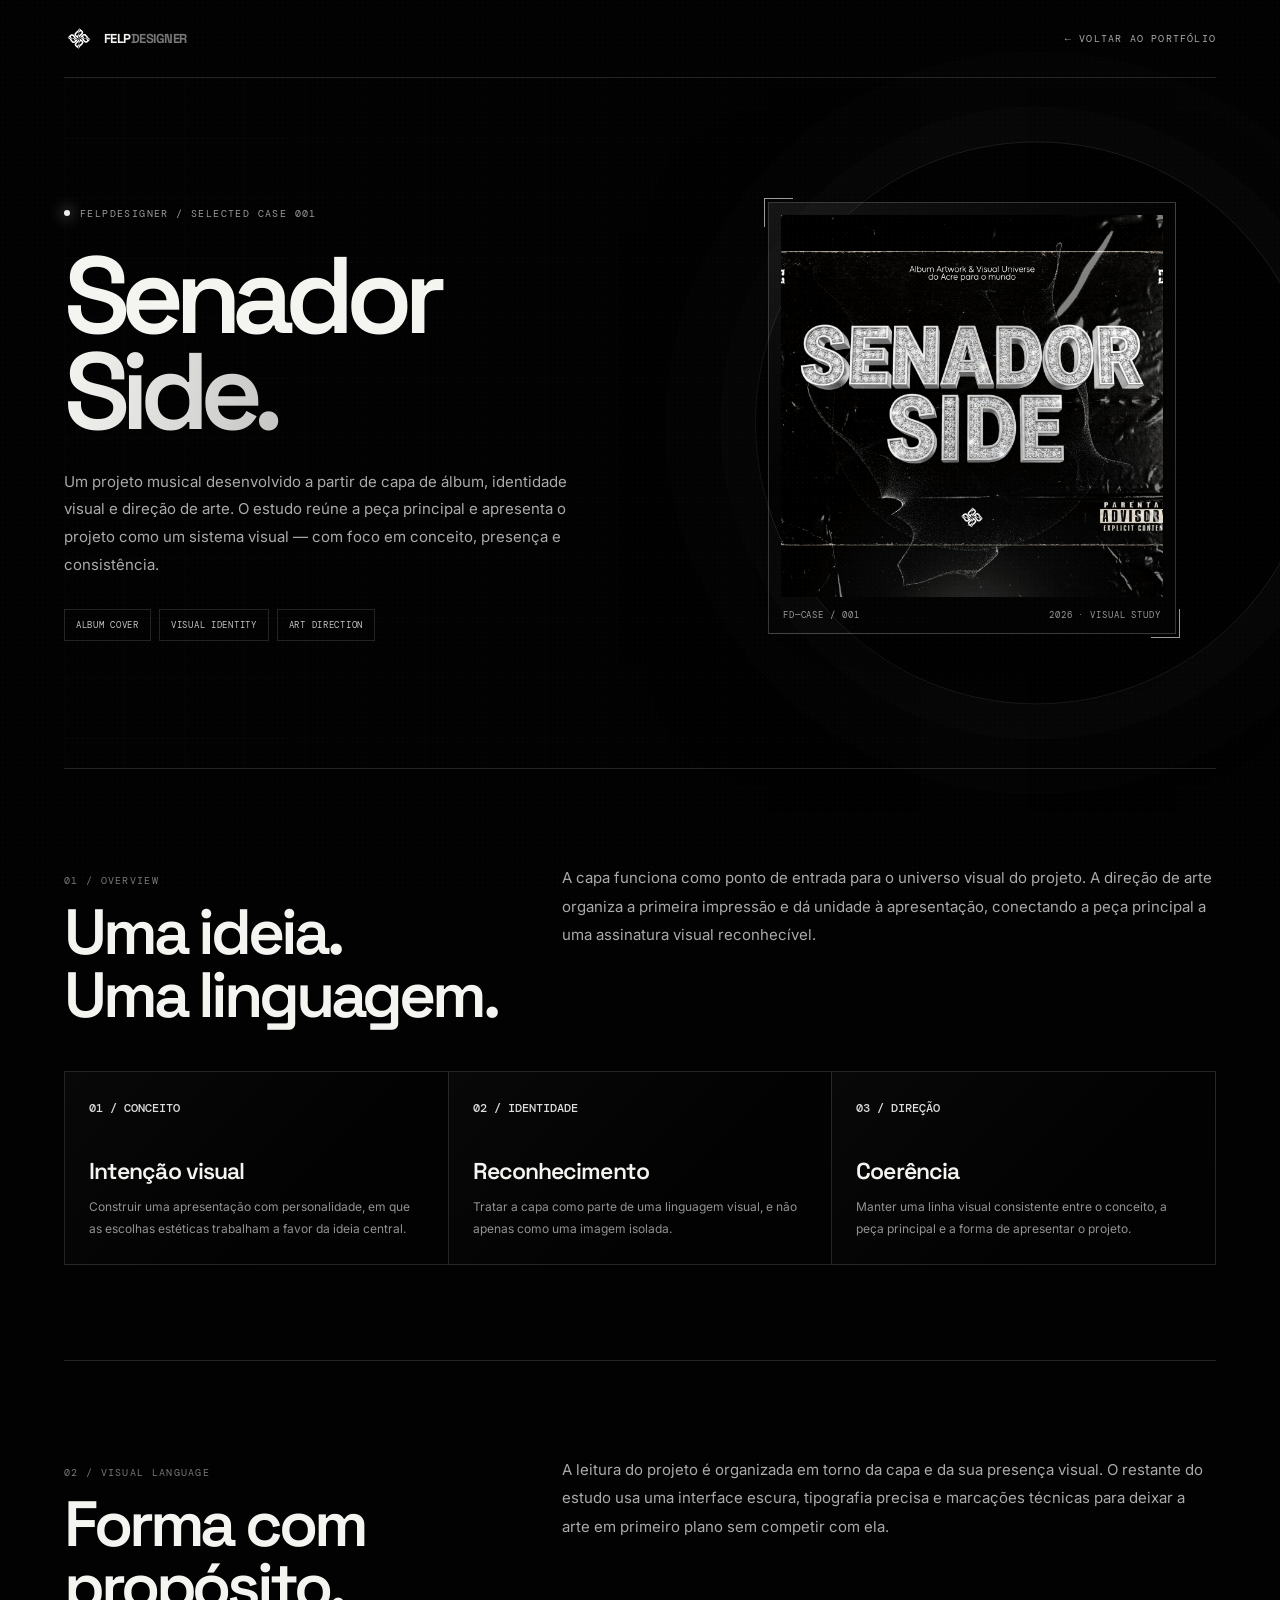
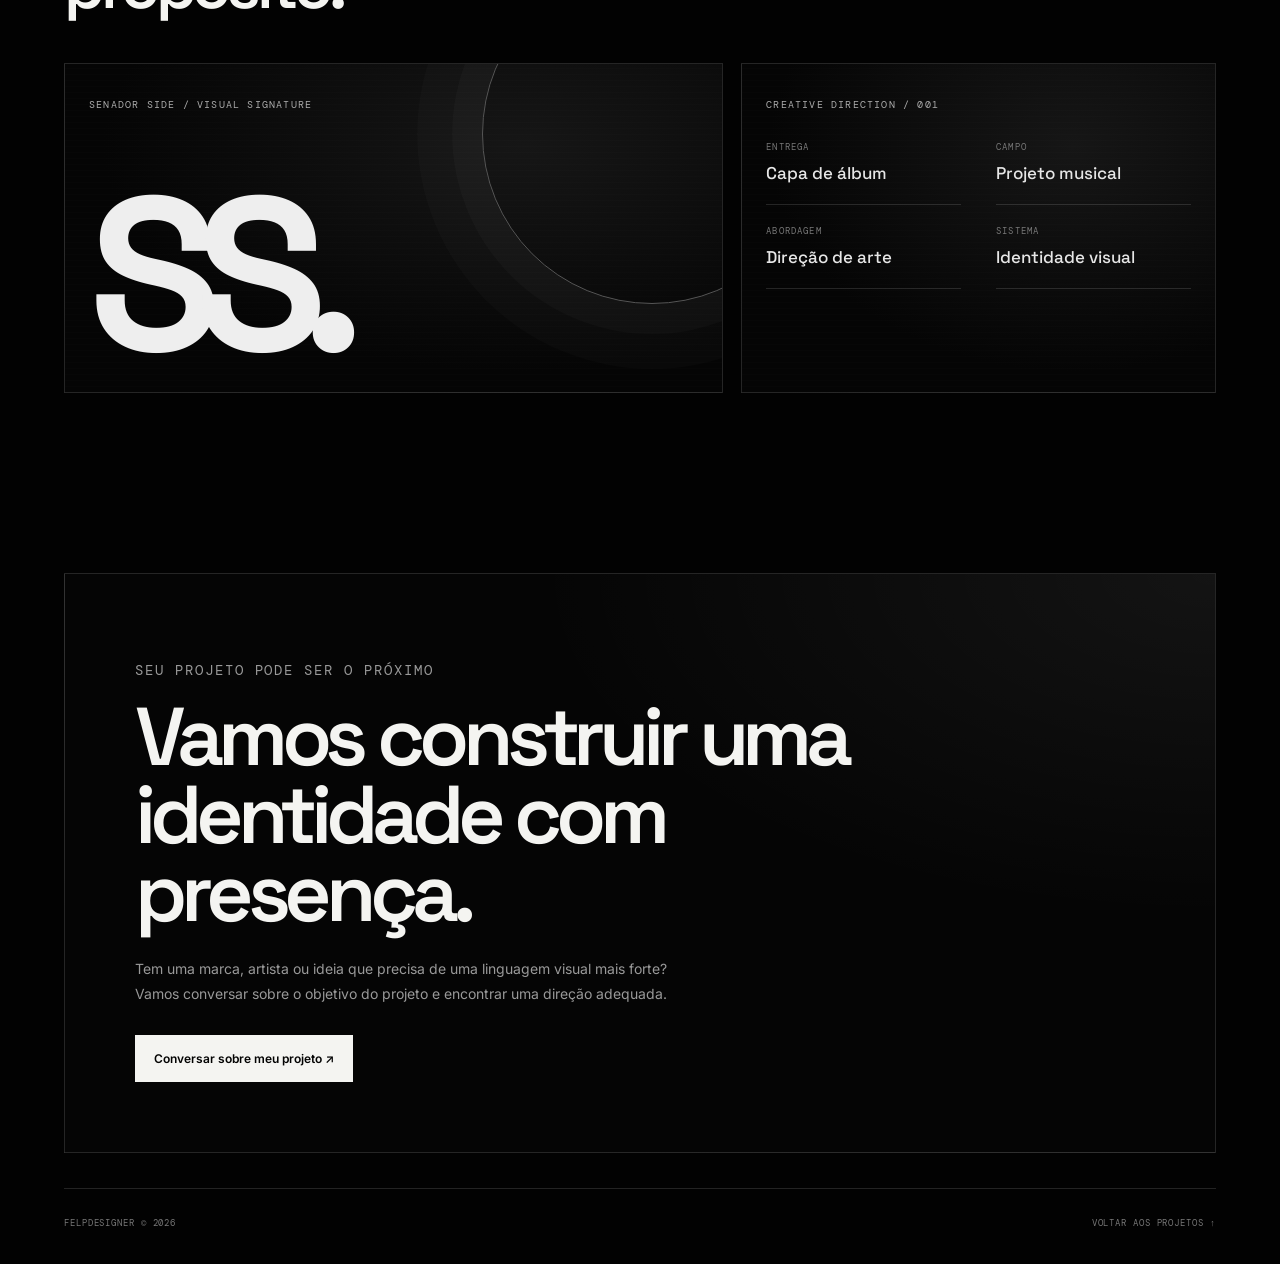
==== docs/senador-side.html @ 91aca052 "Add futuristic Senador Side project case study" ====
<!doctype html>
<html lang="pt-BR">
<head>
  <meta charset="utf-8" />
  <meta name="viewport" content="width=device-width, initial-scale=1" />
  <meta name="theme-color" content="#020202" />
  <meta name="description" content="Estudo de caso Senador Side por Felpdesigner: capa de álbum, identidade visual e direção de arte para um projeto musical." />
  <meta property="og:title" content="Senador Side — Estudo de Caso | Felpdesigner" />
  <meta property="og:description" content="Capa de álbum, identidade visual e direção de arte por Felpdesigner." />
  <title>Senador Side — Estudo de Caso | Felpdesigner</title>
  <link rel="icon" href="./assets/favicon.svg" type="image/svg+xml" />
  <link rel="preconnect" href="https://fonts.googleapis.com">
  <link rel="preconnect" href="https://fonts.gstatic.com" crossorigin>
  <link href="https://fonts.googleapis.com/css2?family=DM+Mono:wght@400;500&family=Inter:wght@400;500;600&family=Space+Grotesk:wght@500;600;700&display=swap" rel="stylesheet">
  <style>
    :root{color-scheme:dark;--bg:#020202;--panel:#080808;--white:#f4f4f1;--muted:#929292;--line:rgba(255,255,255,.13);--mono:"DM Mono",monospace;--display:"Space Grotesk",sans-serif}
    *{box-sizing:border-box}html{scroll-behavior:smooth}body{margin:0;background:var(--bg);color:var(--white);font-family:Inter,Arial,sans-serif;overflow-x:hidden}
    body:before{content:"";position:fixed;inset:0;z-index:10;pointer-events:none;opacity:.045;background-image:radial-gradient(rgba(255,255,255,.7) .5px,transparent .7px);background-size:5px 5px}
    a{color:inherit;text-decoration:none}img{display:block;max-width:100%}.wrap{width:min(1320px,90vw);margin:auto}
    .topbar{height:78px;display:flex;align-items:center;justify-content:space-between;border-bottom:1px solid var(--line);font:10px var(--mono);letter-spacing:.12em;text-transform:uppercase}
    .brand{display:flex;align-items:center;gap:10px;font:700 13px var(--display);letter-spacing:-.04em}.brand img{width:30px;height:30px;object-fit:contain}.brand em{font-style:normal;color:#777}
    .back{color:#aaa;transition:color .2s}.back:hover{color:white}
    .case-hero{position:relative;min-height:690px;display:grid;grid-template-columns:1fr .85fr;align-items:center;gap:7vw;padding:80px 0 90px;isolation:isolate}
    .case-hero:before{content:"";position:absolute;inset:0;z-index:-2;opacity:.2;background-image:linear-gradient(rgba(255,255,255,.07) 1px,transparent 1px),linear-gradient(90deg,rgba(255,255,255,.07) 1px,transparent 1px);background-size:60px 60px;mask-image:linear-gradient(90deg,#000,transparent)}
    .orb{position:absolute;z-index:-1;width:44vw;max-width:610px;aspect-ratio:1;border:1px solid rgba(255,255,255,.1);border-radius:50%;right:-8vw;top:50%;transform:translateY(-50%);box-shadow:0 0 0 35px rgba(255,255,255,.012),0 0 0 90px rgba(255,255,255,.008)}
    .eyebrow,.micro{font:10px/1.8 var(--mono);letter-spacing:.14em;text-transform:uppercase;color:#999}
    .eyebrow:before{content:"";display:inline-block;width:6px;height:6px;background:#eee;border-radius:50%;margin:0 10px 1px 0;box-shadow:0 0 15px #fff}
    h1{font:600 clamp(58px,8.5vw,118px)/.88 var(--display);letter-spacing:-.085em;margin:25px 0 28px;max-width:720px}
    h1 span{display:block;color:#747474;background:linear-gradient(100deg,#f4f4f1,#7c7c7c);background-clip:text;-webkit-background-clip:text;-webkit-text-fill-color:transparent}
    .intro{max-width:520px;font-size:15px;line-height:1.85;color:#aaa}
    .tags{display:flex;flex-wrap:wrap;gap:8px;margin-top:30px}.tags span{border:1px solid var(--line);padding:9px 11px;font:9px var(--mono);letter-spacing:.08em;text-transform:uppercase;color:#c4c4c4}
    .art-frame{position:relative;padding:12px;border:1px solid rgba(255,255,255,.2);background:linear-gradient(145deg,rgba(255,255,255,.07),rgba(255,255,255,.005) 40%);box-shadow:0 30px 100px rgba(0,0,0,.65)}
    .art-frame:before,.art-frame:after{content:"";position:absolute;width:28px;height:28px;border-color:#eee;border-style:solid;opacity:.65}.art-frame:before{top:-5px;left:-5px;border-width:1px 0 0 1px}.art-frame:after{right:-5px;bottom:-5px;border-width:0 1px 1px 0}
    .art-frame img{width:100%;aspect-ratio:1;object-fit:cover;filter:contrast(1.04);background:#080808}
    .frame-label{display:flex;justify-content:space-between;gap:10px;padding:12px 2px 0;font:9px var(--mono);letter-spacing:.1em;color:#999;text-transform:uppercase}
    .section{padding:95px 0;border-top:1px solid var(--line)}.section-head{display:grid;grid-template-columns:.7fr 1fr;gap:40px;align-items:start;margin-bottom:45px}
    .num{font:10px var(--mono);letter-spacing:.13em;color:#777}.section h2{font:600 clamp(34px,5vw,64px)/.98 var(--display);letter-spacing:-.065em;margin:14px 0 0}
    .section-lead{max-width:650px;font-size:15px;line-height:1.9;color:#aaa;margin:0}
    .principles{display:grid;grid-template-columns:repeat(3,1fr);border-top:1px solid var(--line);border-left:1px solid var(--line)}
    .principle{min-height:190px;padding:24px;border-right:1px solid var(--line);border-bottom:1px solid var(--line);background:linear-gradient(135deg,rgba(255,255,255,.025),transparent 65%)}
    .principle b{font:500 12px var(--mono);color:#ddd}.principle h3{font:600 23px var(--display);letter-spacing:-.04em;margin:40px 0 10px}.principle p{font-size:12px;line-height:1.8;color:#929292;margin:0}
    .gallery{display:grid;grid-template-columns:1fr .72fr;gap:18px;align-items:stretch}.gallery-panel{min-height:330px;border:1px solid var(--line);padding:24px;background:radial-gradient(ellipse at 70% 25%,#161616,#050505 65%);position:relative;overflow:hidden}
    .gallery-panel:after{content:"";position:absolute;inset:0;pointer-events:none;background:repeating-linear-gradient(0deg,transparent 0 5px,rgba(255,255,255,.018) 6px)}
    .giant-mark{font:700 clamp(80px,17vw,220px)/.8 var(--display);letter-spacing:-.12em;color:#eee;position:absolute;left:24px;bottom:30px}
    .rings{position:absolute;width:340px;aspect-ratio:1;border:1px solid #555;border-radius:50%;right:-100px;top:-100px;box-shadow:0 0 0 30px rgba(255,255,255,.02),0 0 0 65px rgba(255,255,255,.015)}
    .gallery-panel p{position:relative;z-index:1;font:10px var(--mono);letter-spacing:.12em;text-transform:uppercase;color:#aaa}
    .spec-list{display:grid;grid-template-columns:1fr 1fr;gap:0 35px}.spec{padding:20px 0;border-bottom:1px solid var(--line)}.spec span{display:block;font:9px var(--mono);letter-spacing:.13em;text-transform:uppercase;color:#777;margin-bottom:9px}.spec strong{font:500 17px var(--display);color:#e6e6e6}
    .cta{padding:85px 0 35px}.cta-panel{border:1px solid var(--line);padding:clamp(28px,6vw,70px);position:relative;overflow:hidden;background:radial-gradient(ellipse at 100% 0%,rgba(255,255,255,.06),transparent 42%),#050505}.cta-panel h2{font:600 clamp(38px,7vw,82px)/.95 var(--display);letter-spacing:-.075em;max-width:850px;margin:15px 0 24px}.cta-panel p{color:#999;line-height:1.8;max-width:560px;font-size:14px}.button{display:inline-flex;gap:20px;align-items:center;background:#f4f4f1;color:#030303;padding:16px 19px;margin-top:15px;font-size:12px;font-weight:600;transition:transform .2s,background .2s}.button:hover{transform:translateY(-3px);background:#fff}
    footer{display:flex;justify-content:space-between;gap:20px;padding:28px 0 35px;border-top:1px solid var(--line);font:9px var(--mono);letter-spacing:.1em;text-transform:uppercase;color:#777}
    @media(max-width:800px){.case-hero{grid-template-columns:1fr;gap:45px;min-height:0;padding:70px 0}.orb{width:75vw;right:-20vw;top:45%}.art-frame{max-width:560px;width:100%;margin:0 auto}.section{padding:68px 0}.section-head{grid-template-columns:1fr;gap:20px}.principles{grid-template-columns:1fr}.principle{min-height:145px}.principle h3{margin-top:25px}.gallery{grid-template-columns:1fr}.gallery-panel{min-height:250px}.spec-list{grid-template-columns:1fr 1fr}}
    @media(max-width:480px){.wrap{width:88vw}.topbar{height:68px}.brand{font-size:11px}.brand img{width:25px;height:25px}.back{font-size:9px}.case-hero{padding:58px 0 65px}h1{font-size:clamp(54px,16vw,76px)}.intro{font-size:14px}.section{padding:58px 0}.spec-list{grid-template-columns:1fr}.frame-label{font-size:8px}.cta{padding-top:55px}}
    @media(prefers-reduced-motion:reduce){html{scroll-behavior:auto}.button{transition:none}}
  </style>
</head>
<body>
  <header class="wrap topbar">
    <a class="brand" href="./index.html"><img src="./assets/logo-white.svg" alt=""><span>FELP<em>DESIGNER</em></span></a>
    <a class="back" href="./index.html#work">← Voltar ao portfólio</a>
  </header>
  <main class="wrap">
    <section class="case-hero">
      <div class="orb" aria-hidden="true"></div>
      <div>
        <p class="eyebrow">Felpdesigner / Selected case 001</p>
        <h1>Senador <span>Side.</span></h1>
        <p class="intro">Um projeto musical desenvolvido a partir de capa de álbum, identidade visual e direção de arte. O estudo reúne a peça principal e apresenta o projeto como um sistema visual — com foco em conceito, presença e consistência.</p>
        <div class="tags"><span>Album cover</span><span>Visual identity</span><span>Art direction</span></div>
      </div>
      <figure class="art-frame">
        <img src="./assets/senador-side-restored.jpg" alt="Arte de capa do projeto Senador Side" fetchpriority="high">
        <figcaption class="frame-label"><span>FD—CASE / 001</span><span>2026 · Visual study</span></figcaption>
      </figure>
    </section>

    <section class="section">
      <div class="section-head">
        <div><p class="num">01 / OVERVIEW</p><h2>Uma ideia.<br>Uma linguagem.</h2></div>
        <p class="section-lead">A capa funciona como ponto de entrada para o universo visual do projeto. A direção de arte organiza a primeira impressão e dá unidade à apresentação, conectando a peça principal a uma assinatura visual reconhecível.</p>
      </div>
      <div class="principles">
        <article class="principle"><b>01 / CONCEITO</b><h3>Intenção visual</h3><p>Construir uma apresentação com personalidade, em que as escolhas estéticas trabalham a favor da ideia central.</p></article>
        <article class="principle"><b>02 / IDENTIDADE</b><h3>Reconhecimento</h3><p>Tratar a capa como parte de uma linguagem visual, e não apenas como uma imagem isolada.</p></article>
        <article class="principle"><b>03 / DIREÇÃO</b><h3>Coerência</h3><p>Manter uma linha visual consistente entre o conceito, a peça principal e a forma de apresentar o projeto.</p></article>
      </div>
    </section>

    <section class="section">
      <div class="section-head">
        <div><p class="num">02 / VISUAL LANGUAGE</p><h2>Forma com propósito.</h2></div>
        <p class="section-lead">A leitura do projeto é organizada em torno da capa e da sua presença visual. O restante do estudo usa uma interface escura, tipografia precisa e marcações técnicas para deixar a arte em primeiro plano sem competir com ela.</p>
      </div>
      <div class="gallery">
        <div class="gallery-panel"><p>Senador Side / Visual signature</p><div class="rings" aria-hidden="true"></div><div class="giant-mark">SS.</div></div>
        <div class="gallery-panel"><p>Creative direction / 001</p><div class="spec-list"><div class="spec"><span>Entrega</span><strong>Capa de álbum</strong></div><div class="spec"><span>Campo</span><strong>Projeto musical</strong></div><div class="spec"><span>Abordagem</span><strong>Direção de arte</strong></div><div class="spec"><span>Sistema</span><strong>Identidade visual</strong></div></div></div>
      </div>
    </section>

    <section class="cta">
      <div class="cta-panel">
        <p class="micro">Seu projeto pode ser o próximo</p>
        <h2>Vamos construir uma identidade com presença.</h2>
        <p>Tem uma marca, artista ou ideia que precisa de uma linguagem visual mais forte? Vamos conversar sobre o objetivo do projeto e encontrar uma direção adequada.</p>
        <a class="button" href="https://wa.me/5548920023095?text=Ol%C3%A1%2C%20Felipe!%20Vi%20o%20estudo%20de%20caso%20Senador%20Side%20e%20quero%20conversar%20sobre%20um%20projeto%20visual." target="_blank" rel="noopener">Conversar sobre meu projeto ↗</a>
      </div>
    </section>
    <footer><span>FELPDESIGNER © 2026</span><a href="./index.html#work">Voltar aos projetos ↑</a></footer>
  </main>
</body>
</html>
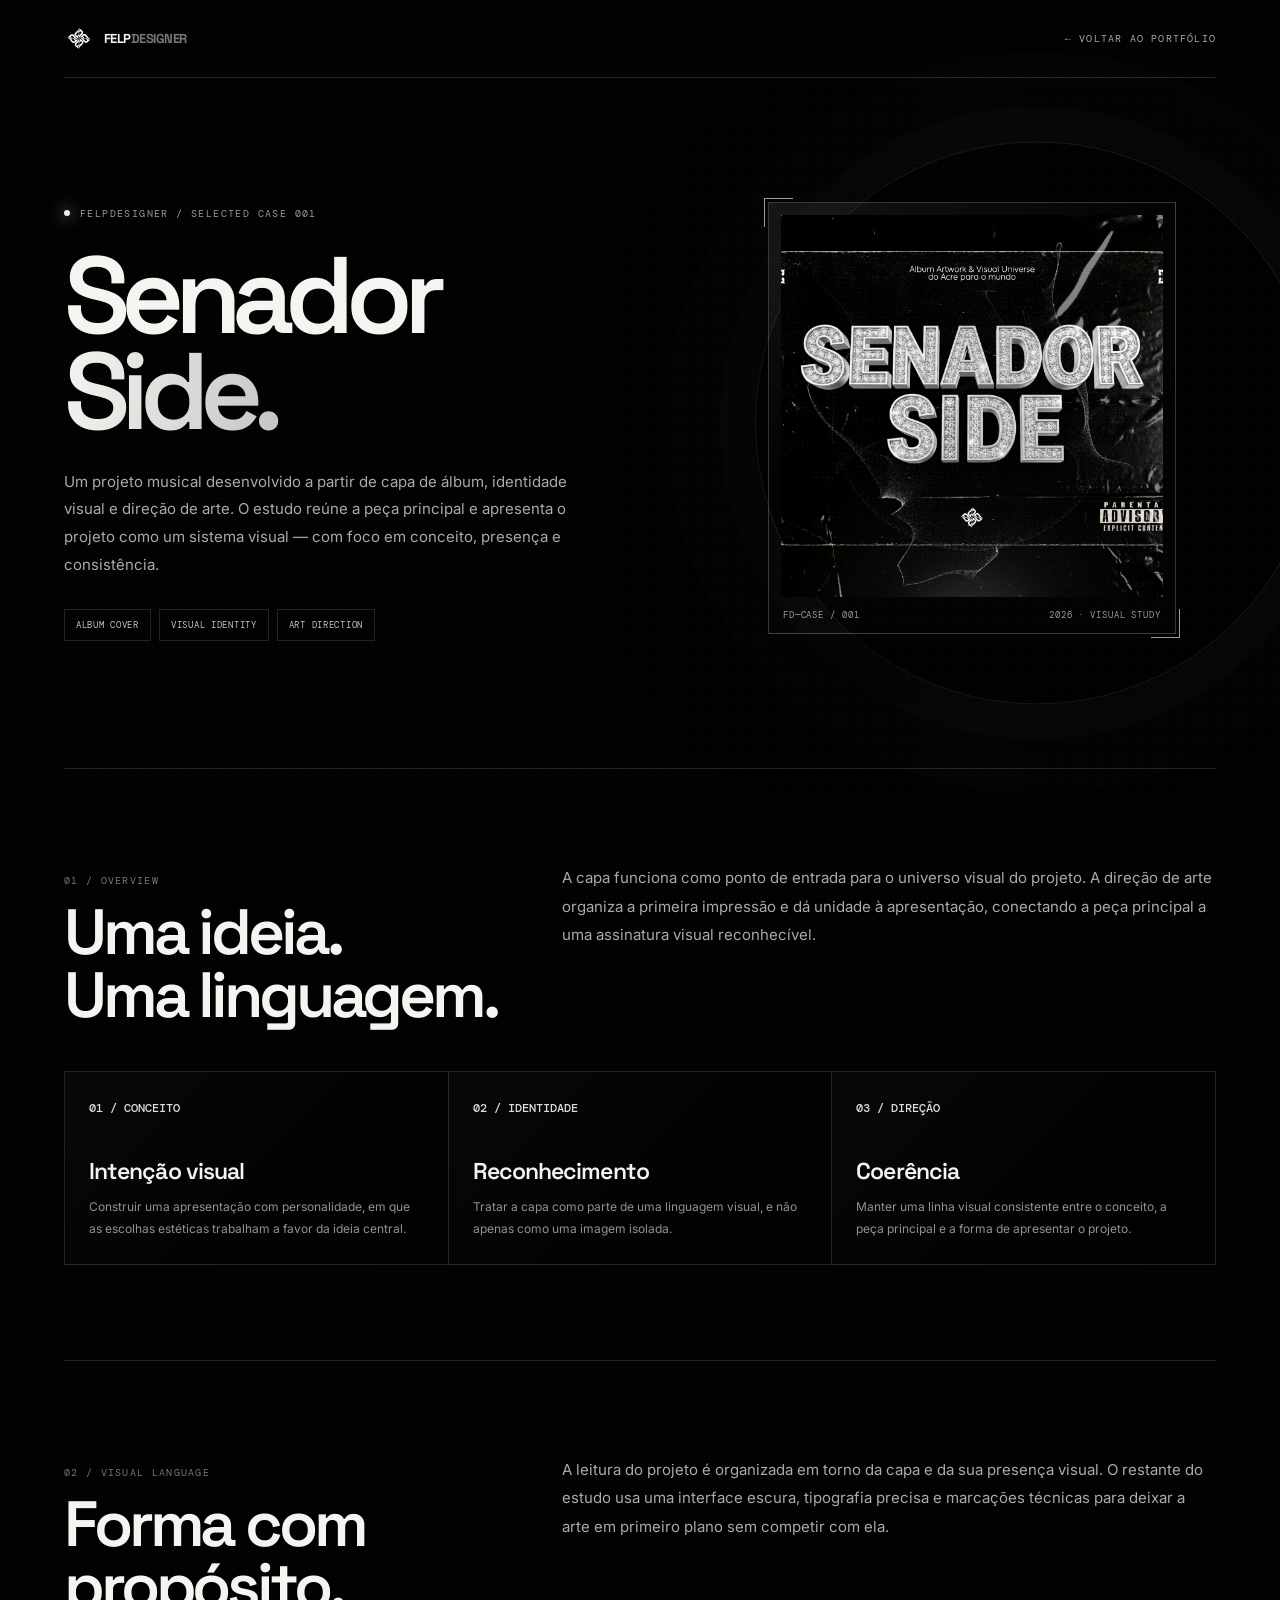
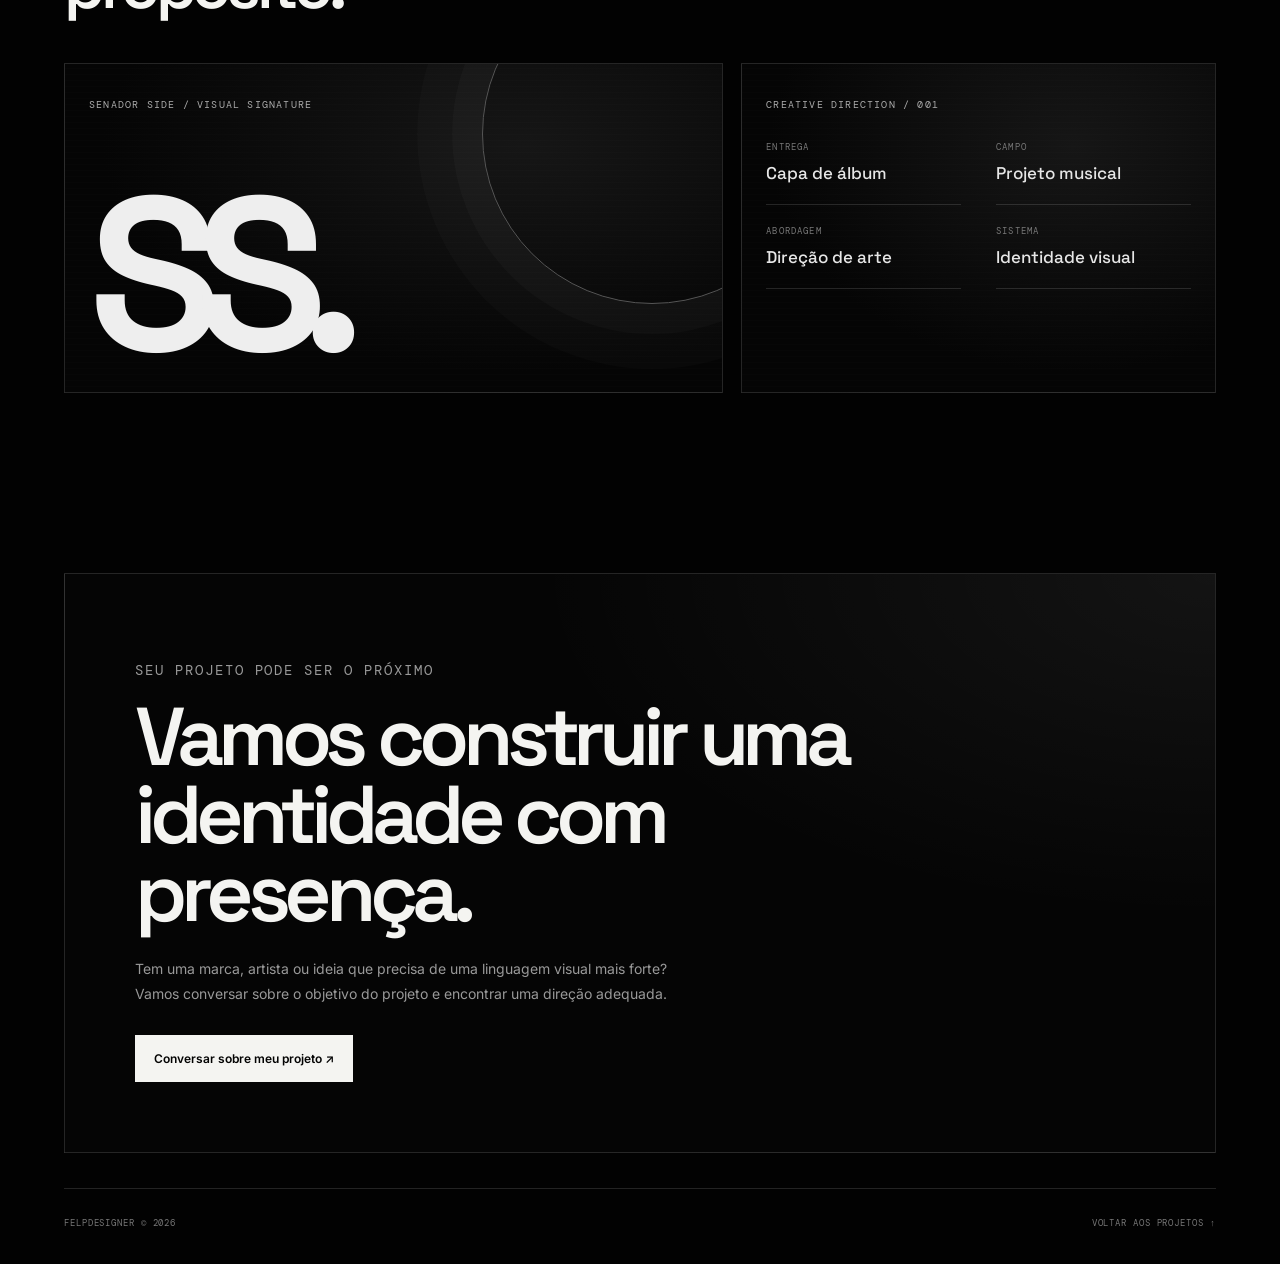
==== commit 99313f52: "Enhance Senador Side case study interactions" ====
--- a/docs/senador-side.html
+++ b/docs/senador-side.html
@@ -47,12 +47,28 @@
     .spec-list{display:grid;grid-template-columns:1fr 1fr;gap:0 35px}.spec{padding:20px 0;border-bottom:1px solid var(--line)}.spec span{display:block;font:9px var(--mono);letter-spacing:.13em;text-transform:uppercase;color:#777;margin-bottom:9px}.spec strong{font:500 17px var(--display);color:#e6e6e6}
     .cta{padding:85px 0 35px}.cta-panel{border:1px solid var(--line);padding:clamp(28px,6vw,70px);position:relative;overflow:hidden;background:radial-gradient(ellipse at 100% 0%,rgba(255,255,255,.06),transparent 42%),#050505}.cta-panel h2{font:600 clamp(38px,7vw,82px)/.95 var(--display);letter-spacing:-.075em;max-width:850px;margin:15px 0 24px}.cta-panel p{color:#999;line-height:1.8;max-width:560px;font-size:14px}.button{display:inline-flex;gap:20px;align-items:center;background:#f4f4f1;color:#030303;padding:16px 19px;margin-top:15px;font-size:12px;font-weight:600;transition:transform .2s,background .2s}.button:hover{transform:translateY(-3px);background:#fff}
     footer{display:flex;justify-content:space-between;gap:20px;padding:28px 0 35px;border-top:1px solid var(--line);font:9px var(--mono);letter-spacing:.1em;text-transform:uppercase;color:#777}
+
+    .case-progress{position:fixed;z-index:30;top:0;left:0;width:var(--case-progress,0%);height:2px;background:#f4f4f1;box-shadow:0 0 16px rgba(255,255,255,.24);pointer-events:none}
+    .case-reveal{opacity:0;transform:translateY(18px);transition:opacity .75s ease,transform .75s cubic-bezier(.2,.75,.2,1)}
+    .case-reveal.is-visible{opacity:1;transform:translateY(0)}
+    .principle,.gallery-panel,.spec{transition:border-color .3s ease,background-color .3s ease}
+    .principle:hover{border-color:rgba(255,255,255,.28);background-color:#0b0b0b}
+    .art-frame img{transition:transform .8s cubic-bezier(.2,.75,.2,1),filter .5s ease}
+    .art-frame:hover img{transform:scale(1.015);filter:contrast(1.08)}
+    .cta-panel:after{content:"";position:absolute;inset:0;pointer-events:none;background:linear-gradient(110deg,transparent 25%,rgba(255,255,255,.045) 50%,transparent 75%);transform:translateX(-120%);transition:transform .9s ease}
+    .cta-panel:hover:after{transform:translateX(120%)}
+    .case-transition{position:fixed;inset:0;z-index:100;display:flex;align-items:flex-end;justify-content:space-between;padding:26px 5vw;background:#050505;color:#f4f4f1;opacity:0;visibility:hidden;pointer-events:none;transition:opacity .32s ease,visibility .32s ease;font:10px var(--mono);letter-spacing:.14em;text-transform:uppercase}
+    .case-transition.is-active{opacity:1;visibility:visible}
+    @media(prefers-reduced-motion:reduce){.case-reveal,.art-frame img,.cta-panel:after,.case-transition{transition:none!important}.case-reveal{opacity:1;transform:none}}
+
     @media(max-width:800px){.case-hero{grid-template-columns:1fr;gap:45px;min-height:0;padding:70px 0}.orb{width:75vw;right:-20vw;top:45%}.art-frame{max-width:560px;width:100%;margin:0 auto}.section{padding:68px 0}.section-head{grid-template-columns:1fr;gap:20px}.principles{grid-template-columns:1fr}.principle{min-height:145px}.principle h3{margin-top:25px}.gallery{grid-template-columns:1fr}.gallery-panel{min-height:250px}.spec-list{grid-template-columns:1fr 1fr}}
     @media(max-width:480px){.wrap{width:88vw}.topbar{height:68px}.brand{font-size:11px}.brand img{width:25px;height:25px}.back{font-size:9px}.case-hero{padding:58px 0 65px}h1{font-size:clamp(54px,16vw,76px)}.intro{font-size:14px}.section{padding:58px 0}.spec-list{grid-template-columns:1fr}.frame-label{font-size:8px}.cta{padding-top:55px}}
     @media(prefers-reduced-motion:reduce){html{scroll-behavior:auto}.button{transition:none}}
   </style>
 </head>
 <body>
+  <div class="case-progress" aria-hidden="true"></div>
+  <div class="case-transition" aria-hidden="true"><span>FELPDESIGNER</span><span>Selected case / Senador Side</span></div>
   <header class="wrap topbar">
     <a class="brand" href="./index.html"><img src="./assets/logo-white.svg" alt=""><span>FELP<em>DESIGNER</em></span></a>
     <a class="back" href="./index.html#work">← Voltar ao portfólio</a>
@@ -105,5 +121,45 @@
     </section>
     <footer><span>FELPDESIGNER © 2026</span><a href="./index.html#work">Voltar aos projetos ↑</a></footer>
   </main>
+
+  <script>
+    // Case study motion and transitions, with reduced-motion support.
+    (() => {
+      const reduced = window.matchMedia('(prefers-reduced-motion: reduce)').matches;
+      const progress = document.querySelector('.case-progress');
+      const updateProgress = () => {
+        const max = document.documentElement.scrollHeight - window.innerHeight;
+        document.documentElement.style.setProperty('--case-progress', (max > 0 ? window.scrollY / max * 100 : 0).toFixed(2) + '%');
+      };
+      updateProgress();
+      window.addEventListener('scroll', updateProgress, { passive: true });
+
+      const revealItems = document.querySelectorAll('.case-hero > div:not(.orb), .art-frame, .section-head, .principle, .gallery-panel, .cta-panel');
+      if (reduced || !('IntersectionObserver' in window)) {
+        revealItems.forEach((item) => item.classList.add('is-visible'));
+      } else {
+        revealItems.forEach((item) => item.classList.add('case-reveal'));
+        const observer = new IntersectionObserver((entries) => entries.forEach((entry) => {
+          if (entry.isIntersecting) {
+            entry.target.classList.add('is-visible');
+            observer.unobserve(entry.target);
+          }
+        }), { threshold: .08, rootMargin: '0px 0px -35px 0px' });
+        revealItems.forEach((item) => observer.observe(item));
+      }
+
+      const overlay = document.querySelector('.case-transition');
+      document.querySelectorAll('a[href]').forEach((link) => link.addEventListener('click', (event) => {
+        if (reduced || event.defaultPrevented || event.metaKey || event.ctrlKey || event.shiftKey || event.altKey || link.target === '_blank') return;
+        let url;
+        try { url = new URL(link.href, location.href); } catch { return; }
+        if (url.origin !== location.origin || url.pathname === location.pathname || !/\\.html?$/.test(url.pathname)) return;
+        event.preventDefault();
+        overlay.classList.add('is-active');
+        window.setTimeout(() => { location.href = url.href; }, 260);
+      }));
+      window.addEventListener('pageshow', () => overlay.classList.remove('is-active'));
+    })();
+  </script>
 </body>
 </html>
